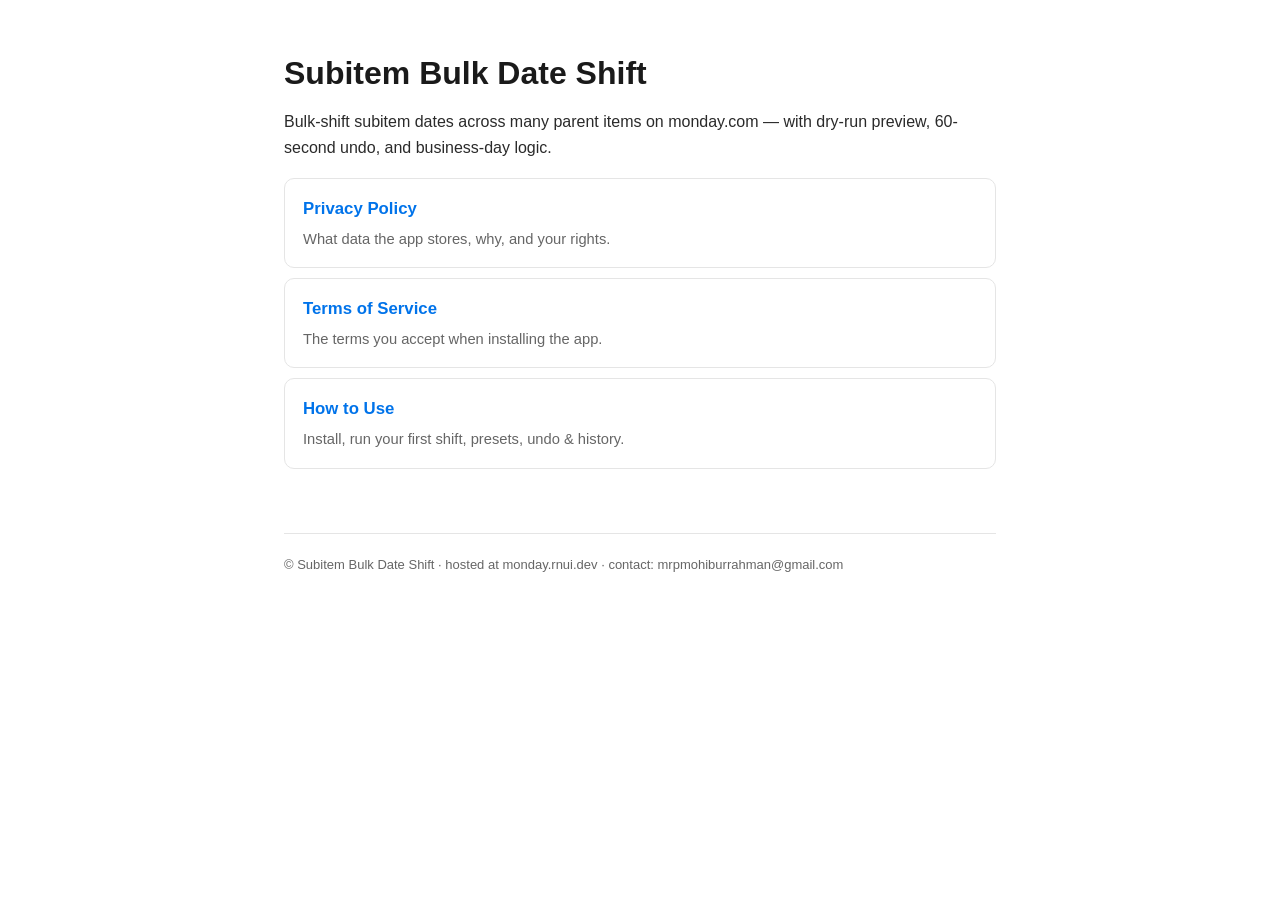
==== subitem-bulk-date-shift/index.html @ d57ae2f7 "init: rnui monday.com apps docs hub (privacy/terms/guide for subitem-bulk-date-shift) Co-Authored-By" ====
<!DOCTYPE html>
<html lang="en"><head>
<meta charset="utf-8"><meta name="viewport" content="width=device-width,initial-scale=1">
<title>Subitem Bulk Date Shift</title>
<meta name="robots" content="index,follow">
<style>
:root{--ink:#1a1a1a;--dim:#666;--line:#e5e5e5;--accent:#0073ea;--bg:#fff}
*{box-sizing:border-box}
body{margin:0;background:var(--bg);color:var(--ink);
  font:16px/1.65 -apple-system,BlinkMacSystemFont,"Segoe UI",Roboto,Helvetica,Arial,sans-serif;
  -webkit-font-smoothing:antialiased}
.wrap{max-width:760px;margin:0 auto;padding:48px 24px 96px}
header.top{border-bottom:1px solid var(--line);margin-bottom:40px;padding-bottom:20px}
header.top a.back{color:var(--accent);text-decoration:none;font-size:14px}
h1{font-size:2rem;line-height:1.2;margin:.2em 0 .1em}
h2{font-size:1.35rem;margin:2em 0 .4em;padding-top:.4em}
h3{font-size:1.1rem;margin:1.6em 0 .3em}
p,li{color:#2a2a2a}
a{color:var(--accent)}
code{background:#f4f5f7;padding:.12em .35em;border-radius:4px;font-size:.9em}
table{border-collapse:collapse;width:100%;margin:1.2em 0;font-size:.95em}
th,td{border:1px solid var(--line);padding:.5em .7em;text-align:left;vertical-align:top}
th{background:#f7f8fa}
em{color:var(--dim)}
blockquote{border-left:3px solid var(--line);margin:1.2em 0;padding:.2em 1em;color:var(--dim)}
hr{border:0;border-top:1px solid var(--line);margin:2em 0}
footer{margin-top:64px;padding-top:20px;border-top:1px solid var(--line);color:var(--dim);font-size:13px}
ul.cards{list-style:none;padding:0}
ul.cards li{border:1px solid var(--line);border-radius:10px;padding:16px 18px;margin:10px 0}
ul.cards a{font-weight:600;text-decoration:none;font-size:1.05rem}
ul.cards p{margin:.3em 0 0;color:var(--dim);font-size:.92em}
</style>
</head><body><div class="wrap">

<main><h1>Subitem Bulk Date Shift</h1>
<p>Bulk-shift subitem dates across many parent items on monday.com — with dry-run preview, 60-second undo, and business-day logic.</p>
<ul class="cards">
<li><a href="./privacy">Privacy Policy</a><p>What data the app stores, why, and your rights.</p></li>
<li><a href="./terms">Terms of Service</a><p>The terms you accept when installing the app.</p></li>
<li><a href="./guide">How to Use</a><p>Install, run your first shift, presets, undo &amp; history.</p></li>
</ul></main>
<footer>&copy; Subitem Bulk Date Shift &middot; hosted at monday.rnui.dev &middot; contact: mrpmohiburrahman@gmail.com</footer>
</div></body></html>
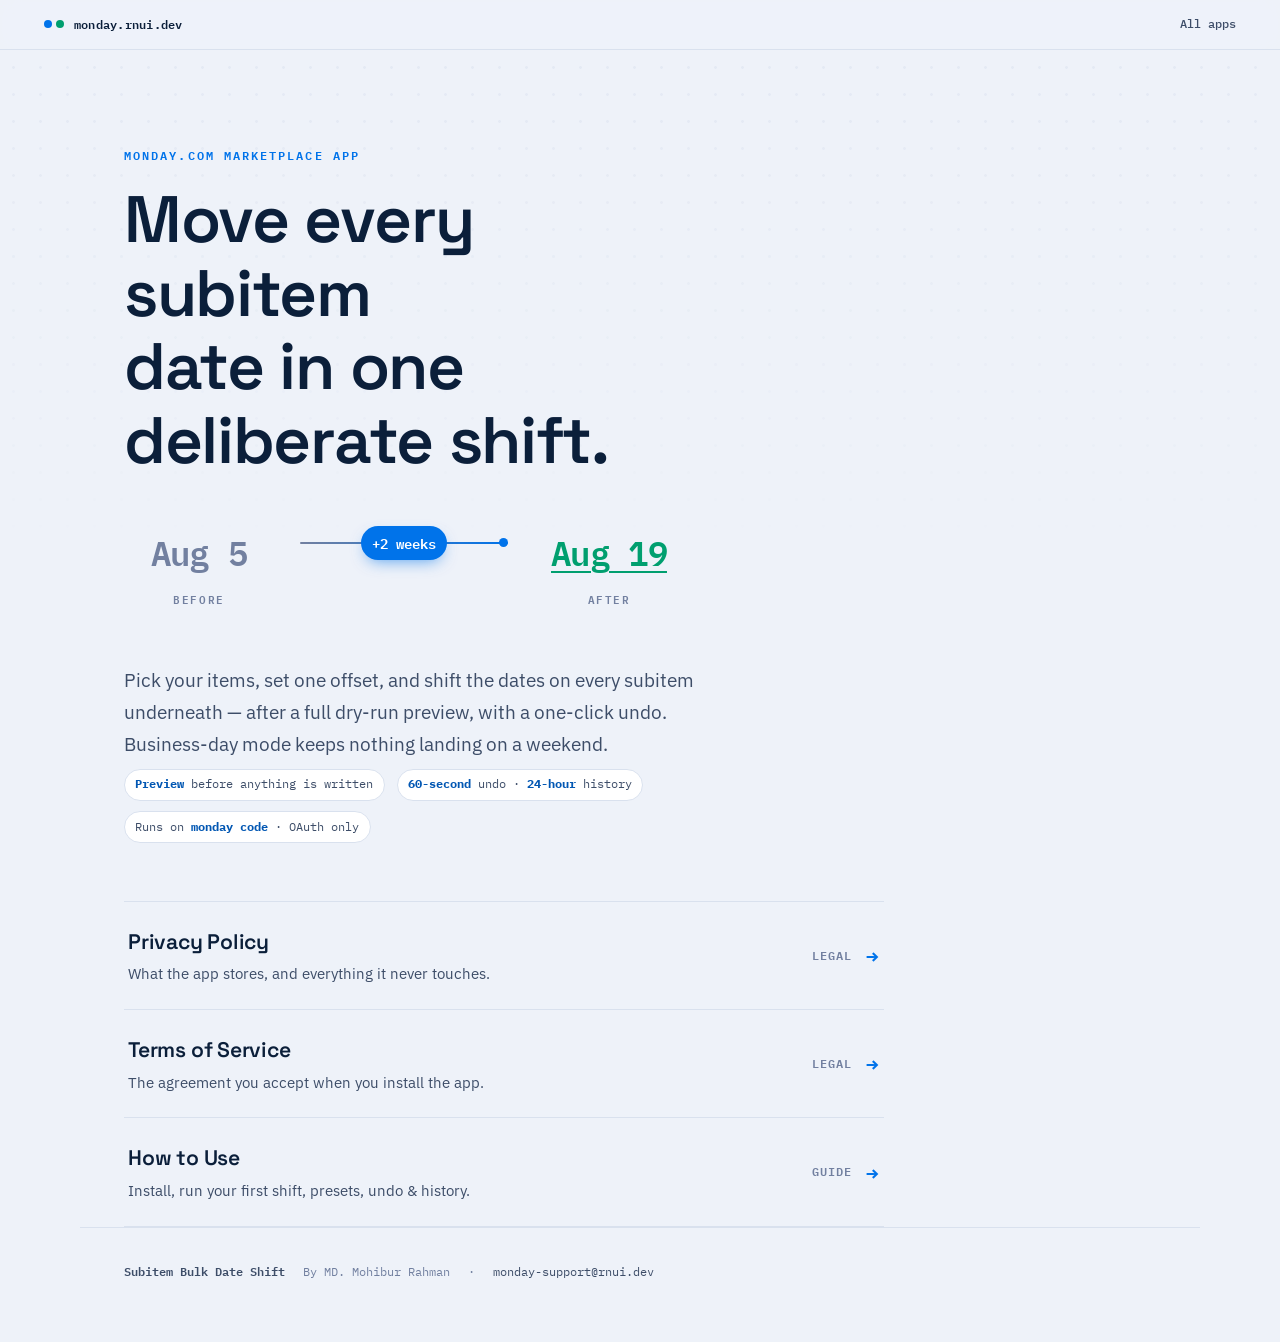
==== commit 1b613dd0: "redesign: distinctive docs/legal hub + content fixes + support email Design (frontend-design skill):" ====
--- a/subitem-bulk-date-shift/index.html
+++ b/subitem-bulk-date-shift/index.html
@@ -1,43 +1,69 @@
 <!DOCTYPE html>
 <html lang="en"><head>
 <meta charset="utf-8"><meta name="viewport" content="width=device-width,initial-scale=1">
-<title>Subitem Bulk Date Shift</title>
+<title>Subitem Bulk Date Shift — monday.com app</title>
+<meta name="description" content="Bulk-shift the dates under your selected monday.com items by a single offset — preview every change, undo in one click, count business days only.">
 <meta name="robots" content="index,follow">
-<style>
-:root{--ink:#1a1a1a;--dim:#666;--line:#e5e5e5;--accent:#0073ea;--bg:#fff}
-*{box-sizing:border-box}
-body{margin:0;background:var(--bg);color:var(--ink);
-  font:16px/1.65 -apple-system,BlinkMacSystemFont,"Segoe UI",Roboto,Helvetica,Arial,sans-serif;
-  -webkit-font-smoothing:antialiased}
-.wrap{max-width:760px;margin:0 auto;padding:48px 24px 96px}
-header.top{border-bottom:1px solid var(--line);margin-bottom:40px;padding-bottom:20px}
-header.top a.back{color:var(--accent);text-decoration:none;font-size:14px}
-h1{font-size:2rem;line-height:1.2;margin:.2em 0 .1em}
-h2{font-size:1.35rem;margin:2em 0 .4em;padding-top:.4em}
-h3{font-size:1.1rem;margin:1.6em 0 .3em}
-p,li{color:#2a2a2a}
-a{color:var(--accent)}
-code{background:#f4f5f7;padding:.12em .35em;border-radius:4px;font-size:.9em}
-table{border-collapse:collapse;width:100%;margin:1.2em 0;font-size:.95em}
-th,td{border:1px solid var(--line);padding:.5em .7em;text-align:left;vertical-align:top}
-th{background:#f7f8fa}
-em{color:var(--dim)}
-blockquote{border-left:3px solid var(--line);margin:1.2em 0;padding:.2em 1em;color:var(--dim)}
-hr{border:0;border-top:1px solid var(--line);margin:2em 0}
-footer{margin-top:64px;padding-top:20px;border-top:1px solid var(--line);color:var(--dim);font-size:13px}
-ul.cards{list-style:none;padding:0}
-ul.cards li{border:1px solid var(--line);border-radius:10px;padding:16px 18px;margin:10px 0}
-ul.cards a{font-weight:600;text-decoration:none;font-size:1.05rem}
-ul.cards p{margin:.3em 0 0;color:var(--dim);font-size:.92em}
-</style>
-</head><body><div class="wrap">
+<link rel="preconnect" href="https://fonts.googleapis.com">
+<link rel="preconnect" href="https://fonts.gstatic.com" crossorigin>
+<link href="https://fonts.googleapis.com/css2?family=IBM+Plex+Mono:wght@500;600&family=IBM+Plex+Sans:wght@400;500;600&family=Space+Grotesk:wght@500;600;700&display=swap" rel="stylesheet">
+<link rel="stylesheet" href="/assets/style.css">
+</head>
+<body class="anim">
+<header class="masthead">
+  <a class="wordmark" href="/"><span class="dot"></span>monday.rnui.dev</a>
+  <nav><a href="/">All apps</a></nav>
+</header>
 
-<main><h1>Subitem Bulk Date Shift</h1>
-<p>Bulk-shift subitem dates across many parent items on monday.com — with dry-run preview, 60-second undo, and business-day logic.</p>
-<ul class="cards">
-<li><a href="./privacy">Privacy Policy</a><p>What data the app stores, why, and your rights.</p></li>
-<li><a href="./terms">Terms of Service</a><p>The terms you accept when installing the app.</p></li>
-<li><a href="./guide">How to Use</a><p>Install, run your first shift, presets, undo &amp; history.</p></li>
-</ul></main>
-<footer>&copy; Subitem Bulk Date Shift &middot; hosted at monday.rnui.dev &middot; contact: mrpmohiburrahman@gmail.com</footer>
-</div></body></html>+<main class="shell">
+  <section class="hero">
+    <p class="eyebrow">monday.com marketplace app</p>
+    <h1 class="hero-title">Move every subitem date in one deliberate shift.</h1>
+
+    <div class="shift" role="img" aria-label="Example: a due date of August 5, shifted by plus two weeks, becomes August 19.">
+      <div class="shift-node is-before"><span class="shift-date">Aug&nbsp;5</span><span class="shift-tag">before</span></div>
+      <div class="shift-track"><span class="shift-delta">+2 weeks</span></div>
+      <div class="shift-node is-after"><span class="shift-date">Aug&nbsp;19</span><span class="shift-tag">after</span></div>
+    </div>
+
+    <p class="hero-sub">Pick your items, set one offset, and shift the dates on every subitem underneath — after a full dry-run preview, with a one-click undo. Business-day mode keeps nothing landing on a weekend.</p>
+
+    <div class="facts">
+      <span class="fact"><b>Preview</b> before anything is written</span>
+      <span class="fact"><b>60-second</b> undo · <b>24-hour</b> history</span>
+      <span class="fact">Runs on <b>monday code</b> · OAuth only</span>
+    </div>
+  </section>
+
+  <nav class="docindex" aria-label="Documents">
+    <a class="doc" href="./privacy">
+      <span class="doc-main">
+        <span class="doc-title">Privacy Policy</span>
+        <span class="doc-desc">What the app stores, and everything it never touches.</span>
+      </span>
+      <span class="doc-side">Legal<span class="doc-arrow">→</span></span>
+    </a>
+    <a class="doc" href="./terms">
+      <span class="doc-main">
+        <span class="doc-title">Terms of Service</span>
+        <span class="doc-desc">The agreement you accept when you install the app.</span>
+      </span>
+      <span class="doc-side">Legal<span class="doc-arrow">→</span></span>
+    </a>
+    <a class="doc" href="./guide">
+      <span class="doc-main">
+        <span class="doc-title">How to Use</span>
+        <span class="doc-desc">Install, run your first shift, presets, undo &amp; history.</span>
+      </span>
+      <span class="doc-side">Guide<span class="doc-arrow">→</span></span>
+    </a>
+  </nav>
+</main>
+
+<footer class="site">
+  <b>Subitem Bulk Date Shift</b>
+  <span>By MD. Mohibur Rahman</span>
+  <span>·</span>
+  <a href="mailto:monday-support@rnui.dev">monday-support@rnui.dev</a>
+</footer>
+</body></html>
--- a/assets/style.css
+++ b/assets/style.css
@@ -0,0 +1,211 @@
+/* monday.rnui.dev — Subitem Bulk Date Shift · docs & legal
+   Design thesis: "the shift" — a date moved by an offset along a timeline.
+   Display: Space Grotesk · Body: IBM Plex Sans · Data/dates: IBM Plex Mono */
+
+:root{
+  --ink:#0b1f3a;
+  --ink-2:#3d4d68;
+  --ink-3:#7280a0;
+  --paper:#eef2f9;
+  --surface:#ffffff;
+  --line:#d9e1ee;
+  --brand:#0073ea;
+  --brand-deep:#0257b3;
+  --brand-wash:#e6f0fd;
+  --applied:#009f6f;          /* "after / applied" — the one counterpoint accent */
+  --applied-wash:#e0f5ec;
+  --radius:16px;
+  --measure:66ch;
+  --maxw:1120px;
+  --pad:clamp(22px,5vw,44px);
+  --font-display:"Space Grotesk",system-ui,sans-serif;
+  --font-body:"IBM Plex Sans",system-ui,sans-serif;
+  --font-mono:"IBM Plex Mono",ui-monospace,"SF Mono",monospace;
+}
+
+*{box-sizing:border-box}
+html{-webkit-text-size-adjust:100%;scroll-behavior:smooth}
+body{
+  margin:0;color:var(--ink);background:var(--paper);
+  font-family:var(--font-body);font-size:clamp(15px,.55vw + 13.5px,17px);line-height:1.68;
+  -webkit-font-smoothing:antialiased;text-rendering:optimizeLegibility;
+}
+/* planner dot-grid — a calendar page, faded to nothing */
+body::before{
+  content:"";position:fixed;inset:0;z-index:-1;pointer-events:none;
+  background-image:radial-gradient(var(--line) 1.1px,transparent 1.6px);
+  background-size:27px 27px;opacity:.55;
+  -webkit-mask-image:linear-gradient(180deg,#000,transparent 62%);
+          mask-image:linear-gradient(180deg,#000,transparent 62%);
+}
+
+a{color:var(--brand);text-decoration:none}
+a:hover{color:var(--brand-deep);text-decoration:underline;text-underline-offset:3px}
+::selection{background:var(--brand);color:#fff}
+:focus-visible{outline:2.5px solid var(--brand);outline-offset:3px;border-radius:4px}
+
+/* ---- masthead ---- */
+.masthead{
+  position:sticky;top:0;z-index:20;
+  display:flex;align-items:center;justify-content:space-between;gap:16px;
+  padding:14px var(--pad);
+  background:color-mix(in srgb,var(--paper) 82%,transparent);
+  backdrop-filter:saturate(1.4) blur(10px);
+  -webkit-backdrop-filter:saturate(1.4) blur(10px);
+  border-bottom:1px solid var(--line);
+}
+.wordmark{
+  display:inline-flex;align-items:center;gap:22px;
+  font-family:var(--font-mono);font-size:.78rem;font-weight:600;letter-spacing:.02em;
+  color:var(--ink);
+}
+.wordmark:hover{text-decoration:none;color:var(--ink)}
+.wordmark .dot{width:8px;height:8px;border-radius:50%;
+  background:var(--brand);box-shadow:12px 0 0 0 var(--applied)}
+.masthead nav{display:flex;gap:18px;font-family:var(--font-mono);font-size:.76rem;font-weight:500}
+.masthead nav a{color:var(--ink-2)}
+.backlink{font-family:var(--font-mono);font-size:.76rem;font-weight:500;color:var(--ink-2)}
+.backlink:hover{color:var(--brand)}
+
+/* ---- shell ---- */
+.shell{max-width:var(--maxw);margin:0 auto;padding:0 var(--pad)}
+.prose{max-width:var(--measure);margin:0 auto;padding:clamp(30px,6vw,64px) 0 40px}
+footer.site{
+  max-width:var(--maxw);margin:0 auto;padding:34px var(--pad) 60px;
+  border-top:1px solid var(--line);
+  display:flex;flex-wrap:wrap;gap:6px 18px;align-items:baseline;
+  font-family:var(--font-mono);font-size:.74rem;color:var(--ink-3)}
+footer.site b{color:var(--ink-2);font-weight:600}
+footer.site a{color:var(--ink-2)}
+
+/* ---- shared type ---- */
+.eyebrow{
+  font-family:var(--font-mono);font-size:.72rem;font-weight:600;
+  letter-spacing:.18em;text-transform:uppercase;color:var(--brand);margin:0 0 18px}
+h1,h2,h3{font-family:var(--font-display);color:var(--ink);
+  letter-spacing:-.02em;line-height:1.12;text-wrap:balance}
+h1{font-size:clamp(2rem,4.4vw,3rem);font-weight:600;margin:.1em 0 .5em}
+h2{font-size:clamp(1.28rem,2.4vw,1.65rem);font-weight:600;margin:2.4em 0 .5em}
+h3{font-size:1.12rem;font-weight:600;margin:1.9em 0 .4em;letter-spacing:-.01em}
+p{margin:0 0 1.15em}
+strong{font-weight:600;color:var(--ink)}
+em{color:var(--ink-2)}
+hr{border:0;height:1px;background:var(--line);margin:2.6em 0}
+
+.prose ul,.prose ol{margin:0 0 1.3em;padding-left:1.35em}
+.prose li{margin:.4em 0;padding-left:.15em}
+.prose li::marker{color:var(--brand)}
+.prose ol li::marker{font-family:var(--font-mono);font-size:.82em;color:var(--ink-3)}
+
+code{font-family:var(--font-mono);font-size:.86em;font-weight:500;
+  background:var(--surface);border:1px solid var(--line);
+  padding:.1em .42em;border-radius:6px;color:var(--brand-deep);white-space:nowrap}
+
+blockquote{margin:1.8em 0;padding:18px 22px;background:var(--surface);
+  border:1px solid var(--line);border-left:3px solid var(--brand);border-radius:0 12px 12px 0}
+blockquote p:last-child{margin:0}
+
+/* dates & data tables — mono, tabular */
+table{border-collapse:separate;border-spacing:0;width:100%;margin:1.6em 0;
+  font-size:.93rem;background:var(--surface);border:1px solid var(--line);
+  border-radius:12px;overflow:hidden}
+th,td{padding:.72em .9em;text-align:left;vertical-align:top;border-bottom:1px solid var(--line)}
+tr:last-child td{border-bottom:0}
+thead th{font-family:var(--font-mono);font-size:.72rem;font-weight:600;
+  letter-spacing:.06em;text-transform:uppercase;color:var(--ink-3);
+  background:color-mix(in srgb,var(--paper) 60%,var(--surface))}
+tbody tr:hover{background:color-mix(in srgb,var(--brand-wash) 40%,var(--surface))}
+/* first column of the plans/scope tables reads as a label */
+tbody td:first-child{font-weight:600}
+
+/* effective-date / meta line under an h1 */
+.meta{font-family:var(--font-mono);font-size:.78rem;color:var(--ink-3);
+  margin:-.2em 0 2em;display:flex;flex-wrap:wrap;gap:6px 14px;align-items:center}
+.meta .chip{color:var(--ink-2);background:var(--surface);border:1px solid var(--line);
+  padding:.2em .6em;border-radius:999px}
+
+/* =========================================================
+   LANDING — hero + the shift signature + doc index
+   ========================================================= */
+.hero{padding:clamp(44px,9vw,96px) 0 clamp(30px,6vw,54px);max-width:none}
+.hero-title{font-size:clamp(2.3rem,6.2vw,4.1rem);font-weight:600;
+  margin:0 0 .5em;max-width:14ch}
+.hero-sub{font-size:clamp(1.02rem,1.5vw,1.22rem);color:var(--ink-2);
+  max-width:52ch;margin:0}
+
+/* the signature: a due date shifted along a timeline */
+.shift{
+  --nodew:clamp(84px,20vw,150px);
+  display:flex;align-items:flex-start;gap:clamp(10px,2.5vw,26px);
+  margin:clamp(30px,5vw,48px) 0 clamp(34px,6vw,56px);
+  max-width:560px}
+.shift-node{width:var(--nodew);flex:0 0 auto;text-align:center}
+.shift-date{display:block;font-family:var(--font-mono);font-weight:600;
+  font-size:clamp(1.3rem,4.2vw,2.1rem);letter-spacing:-.02em;color:var(--ink)}
+.shift-node.is-before .shift-date{color:var(--ink-3)}
+.shift-node.is-after .shift-date{color:var(--applied);
+  text-decoration:underline;text-decoration-thickness:2px;text-underline-offset:5px}
+.shift-tag{display:block;margin-top:8px;font-family:var(--font-mono);
+  font-size:.68rem;font-weight:600;letter-spacing:.14em;text-transform:uppercase;color:var(--ink-3)}
+.shift-track{position:relative;flex:1 1 auto;height:calc(clamp(1.3rem,4.2vw,2.1rem) + 2px);
+  display:flex;align-items:center}
+.shift-track::before{content:"";position:absolute;left:0;right:0;height:2px;
+  background:linear-gradient(90deg,var(--ink-3),var(--brand));
+  transform:scaleX(1);transform-origin:left;border-radius:2px}
+.shift-track::after{content:"";position:absolute;right:0;top:50%;
+  width:9px;height:9px;margin-top:-4.5px;border-radius:50%;background:var(--brand)}
+.shift-delta{position:relative;margin:0 auto;
+  font-family:var(--font-mono);font-size:clamp(.76rem,1.4vw,.9rem);font-weight:600;
+  color:#fff;background:var(--brand);
+  padding:.34em .74em;border-radius:999px;white-space:nowrap;
+  box-shadow:0 6px 16px -6px color-mix(in srgb,var(--brand) 70%,transparent)}
+
+/* doc index — typographic rows, differentiated by type tag (no fake numbering) */
+.docindex{border-top:1px solid var(--line);margin:0;max-width:760px}
+.doc{display:grid;grid-template-columns:1fr auto;align-items:center;gap:8px 20px;
+  padding:22px 4px;border-bottom:1px solid var(--line);color:inherit}
+.doc:hover{text-decoration:none}
+.doc-main{min-width:0}
+.doc-title{display:block;font-family:var(--font-display);font-weight:600;font-size:1.32rem;
+  letter-spacing:-.01em;color:var(--ink);transition:transform .18s ease}
+.doc-desc{display:block}
+.doc:hover .doc-title{transform:translateX(6px);color:var(--brand-deep)}
+.doc-desc{color:var(--ink-2);font-size:.96rem;margin-top:2px}
+.doc-side{display:flex;align-items:center;gap:14px;
+  font-family:var(--font-mono);font-size:.72rem;font-weight:600;
+  letter-spacing:.08em;text-transform:uppercase;color:var(--ink-3);white-space:nowrap}
+.doc-arrow{font-size:1.3rem;color:var(--brand);transition:transform .18s ease}
+.doc:hover .doc-arrow{transform:translateX(5px)}
+
+/* small feature strip on landing */
+.facts{display:flex;flex-wrap:wrap;gap:10px 12px;margin:8px 0 4px;max-width:760px}
+.fact{font-family:var(--font-mono);font-size:.76rem;color:var(--ink-2);
+  background:var(--surface);border:1px solid var(--line);border-radius:999px;
+  padding:.4em .85em}
+.fact b{color:var(--brand-deep)}
+
+/* =========================================================
+   motion — one orchestrated load; reduced-motion respected
+   ========================================================= */
+@media (prefers-reduced-motion:no-preference){
+  .anim .shift-track::before{transform:scaleX(0);animation:draw .6s .25s ease-out forwards}
+  .anim .shift-track::after{opacity:0;animation:pop .3s .8s ease-out forwards}
+  .anim .shift-delta{opacity:0;transform:translateX(-30px);animation:slide .45s .5s ease-out forwards}
+  .anim .shift-node.is-after{opacity:0;transform:translateX(14px);animation:slide .5s .75s ease-out forwards}
+  .anim .hero-title,.anim .eyebrow,.anim .hero-sub{opacity:0;animation:rise .6s ease-out forwards}
+  .anim .eyebrow{animation-delay:.02s}
+  .anim .hero-title{animation-delay:.08s}
+  .anim .hero-sub{animation-delay:.16s}
+}
+@keyframes draw{to{transform:scaleX(1)}}
+@keyframes pop{from{opacity:0;transform:scale(.4)}to{opacity:1;transform:scale(1)}}
+@keyframes slide{to{opacity:1;transform:translateX(0)}}
+@keyframes rise{from{opacity:0;transform:translateY(12px)}to{opacity:1;transform:translateY(0)}}
+
+/* ---- responsive ---- */
+@media (max-width:560px){
+  .shift{--nodew:74px}
+  .doc{grid-template-columns:1fr;gap:6px}
+  .doc-side{justify-content:flex-start}
+  .masthead nav{gap:12px}
+}
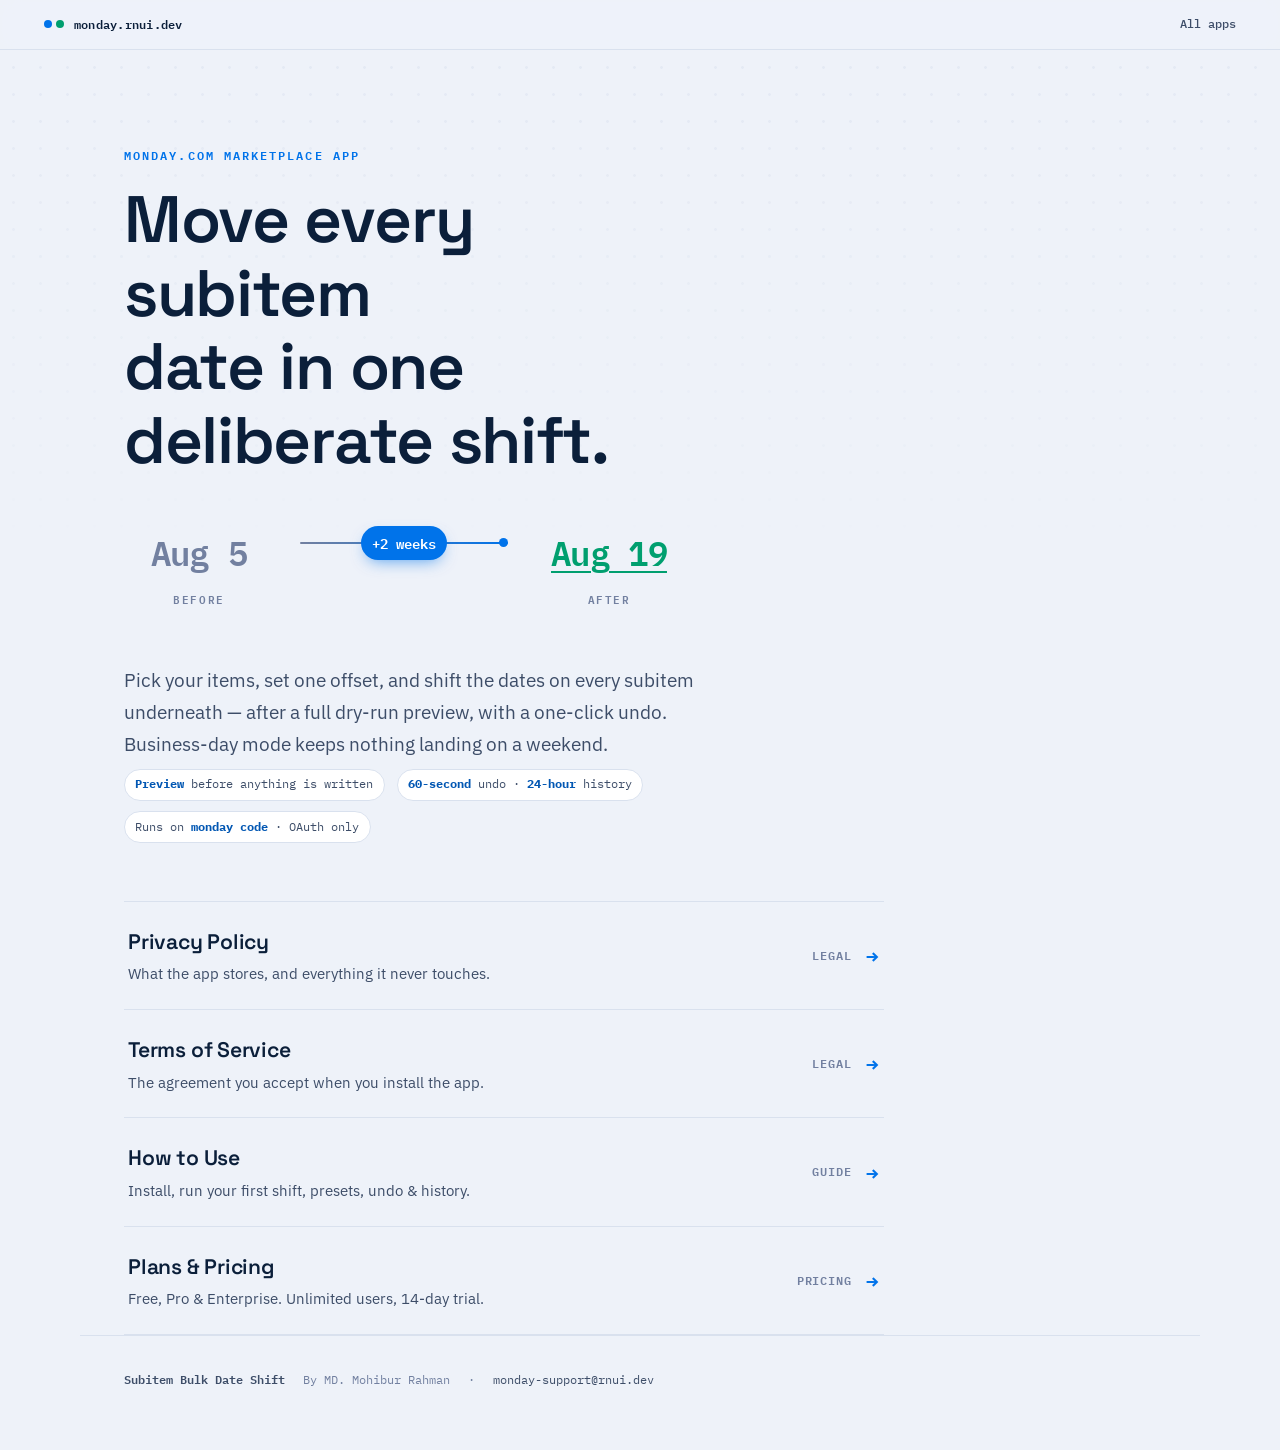
==== commit 351edd54: "Add Pricing link to Subitem Bulk Date Shift hub" ====
--- a/subitem-bulk-date-shift/index.html
+++ b/subitem-bulk-date-shift/index.html
@@ -57,6 +57,13 @@
       </span>
       <span class="doc-side">Guide<span class="doc-arrow">→</span></span>
     </a>
+    <a class="doc" href="./pricing">
+      <span class="doc-main">
+        <span class="doc-title">Plans &amp; Pricing</span>
+        <span class="doc-desc">Free, Pro &amp; Enterprise. Unlimited users, 14-day trial.</span>
+      </span>
+      <span class="doc-side">Pricing<span class="doc-arrow">→</span></span>
+    </a>
   </nav>
 </main>
 
